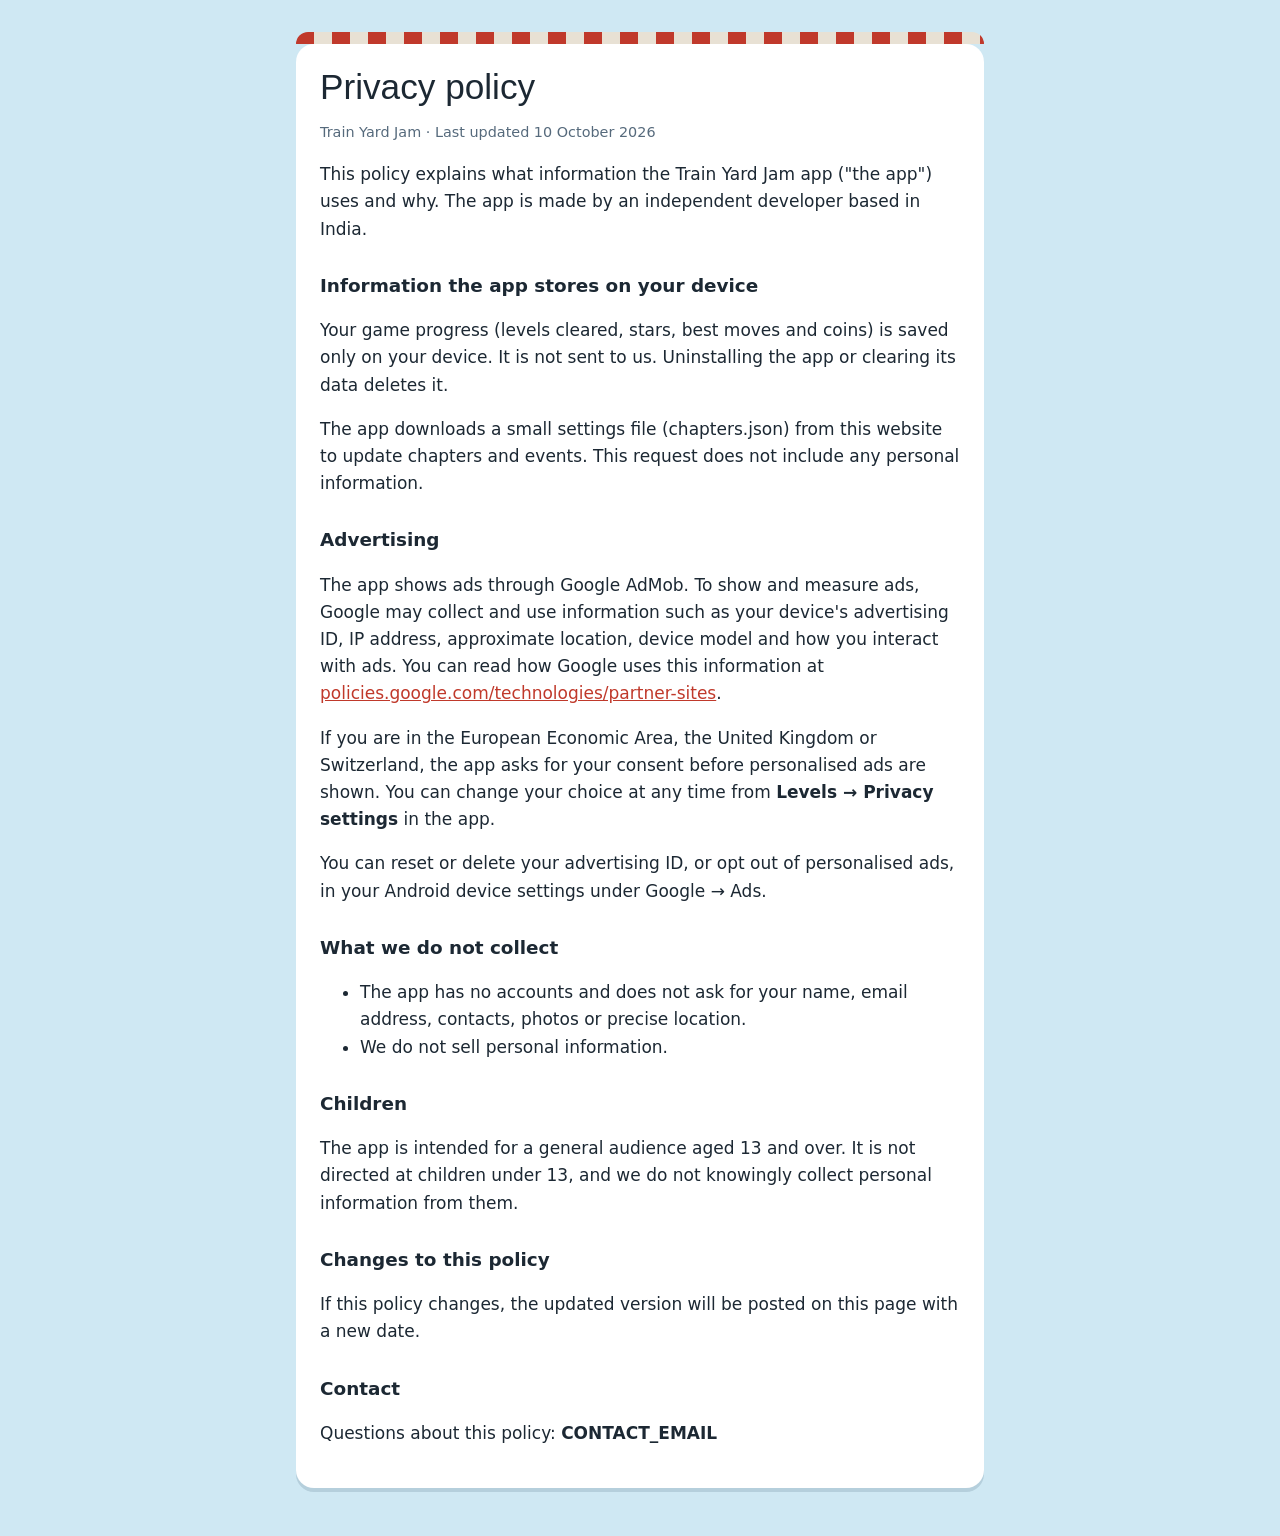
==== train-yard-jam/privacy.html @ eada7595 "Website for Train Yard Jam: chapters, privacy policy, app-ads.txt Co-Authored-By: Claude Opus 5.5 <n" ====
<!doctype html>
<html lang="en">
<head>
<meta charset="utf-8">
<meta name="viewport" content="width=device-width,initial-scale=1">
<title>Train Yard Jam Privacy Policy</title>
<link rel="stylesheet" href="style.css">
</head>
<body>
<main>
  <div class="roof"></div>
  <div class="card">
    <h1>Privacy policy</h1>
    <p class="muted">Train Yard Jam · Last updated 10 October 2026</p>

    <p>This policy explains what information the Train Yard Jam app ("the app") uses and why. The app is made by an independent developer based in India.</p>

    <h2>Information the app stores on your device</h2>
    <p>Your game progress (levels cleared, stars, best moves and coins) is saved only on your device. It is not sent to us. Uninstalling the app or clearing its data deletes it.</p>
    <p>The app downloads a small settings file (chapters.json) from this website to update chapters and events. This request does not include any personal information.</p>

    <h2>Advertising</h2>
    <p>The app shows ads through Google AdMob. To show and measure ads, Google may collect and use information such as your device's advertising ID, IP address, approximate location, device model and how you interact with ads. You can read how Google uses this information at <a href="https://policies.google.com/technologies/partner-sites">policies.google.com/technologies/partner-sites</a>.</p>
    <p>If you are in the European Economic Area, the United Kingdom or Switzerland, the app asks for your consent before personalised ads are shown. You can change your choice at any time from <b>Levels → Privacy settings</b> in the app.</p>
    <p>You can reset or delete your advertising ID, or opt out of personalised ads, in your Android device settings under Google → Ads.</p>

    <h2>What we do not collect</h2>
    <ul>
      <li>The app has no accounts and does not ask for your name, email address, contacts, photos or precise location.</li>
      <li>We do not sell personal information.</li>
    </ul>

    <h2>Children</h2>
    <p>The app is intended for a general audience aged 13 and over. It is not directed at children under 13, and we do not knowingly collect personal information from them.</p>

    <h2>Changes to this policy</h2>
    <p>If this policy changes, the updated version will be posted on this page with a new date.</p>

    <h2>Contact</h2>
    <p>Questions about this policy: <b>CONTACT_EMAIL</b></p>
  </div>
</main>
</body>
</html>
---- train-yard-jam/style.css ----
:root{--sky:#cfe8f3;--ink:#1c2833;--muted:#566a7c;--panel:#fff;--accent:#c0392b}
*{box-sizing:border-box}
body{margin:0;background:var(--sky);color:var(--ink);font:17px/1.6 'Nunito','Segoe UI',system-ui,sans-serif}
main{max-width:720px;margin:0 auto;padding-block:32px 48px;padding-inline:16px}
.card{background:var(--panel);border-radius:18px;padding:24px;box-shadow:0 4px 0 #b5cfdc}
h1{font-family:'Lilita One','Arial Rounded MT Bold',sans-serif;font-weight:400;font-size:2.2rem;line-height:1.1;margin:0 0 8px}
h2{font-size:1.15rem;margin:28px 0 6px}
p,li{max-width:65ch}
a{color:var(--accent)}
.roof{height:12px;border-radius:18px 18px 0 0;background:repeating-linear-gradient(90deg,#c0392b 0 18px,#e8e1d4 18px 36px)}
.muted{color:var(--muted);font-size:.9rem}
header{display:flex;align-items:center;gap:16px;margin-bottom:16px}
header img{width:72px;height:72px;border-radius:18px}
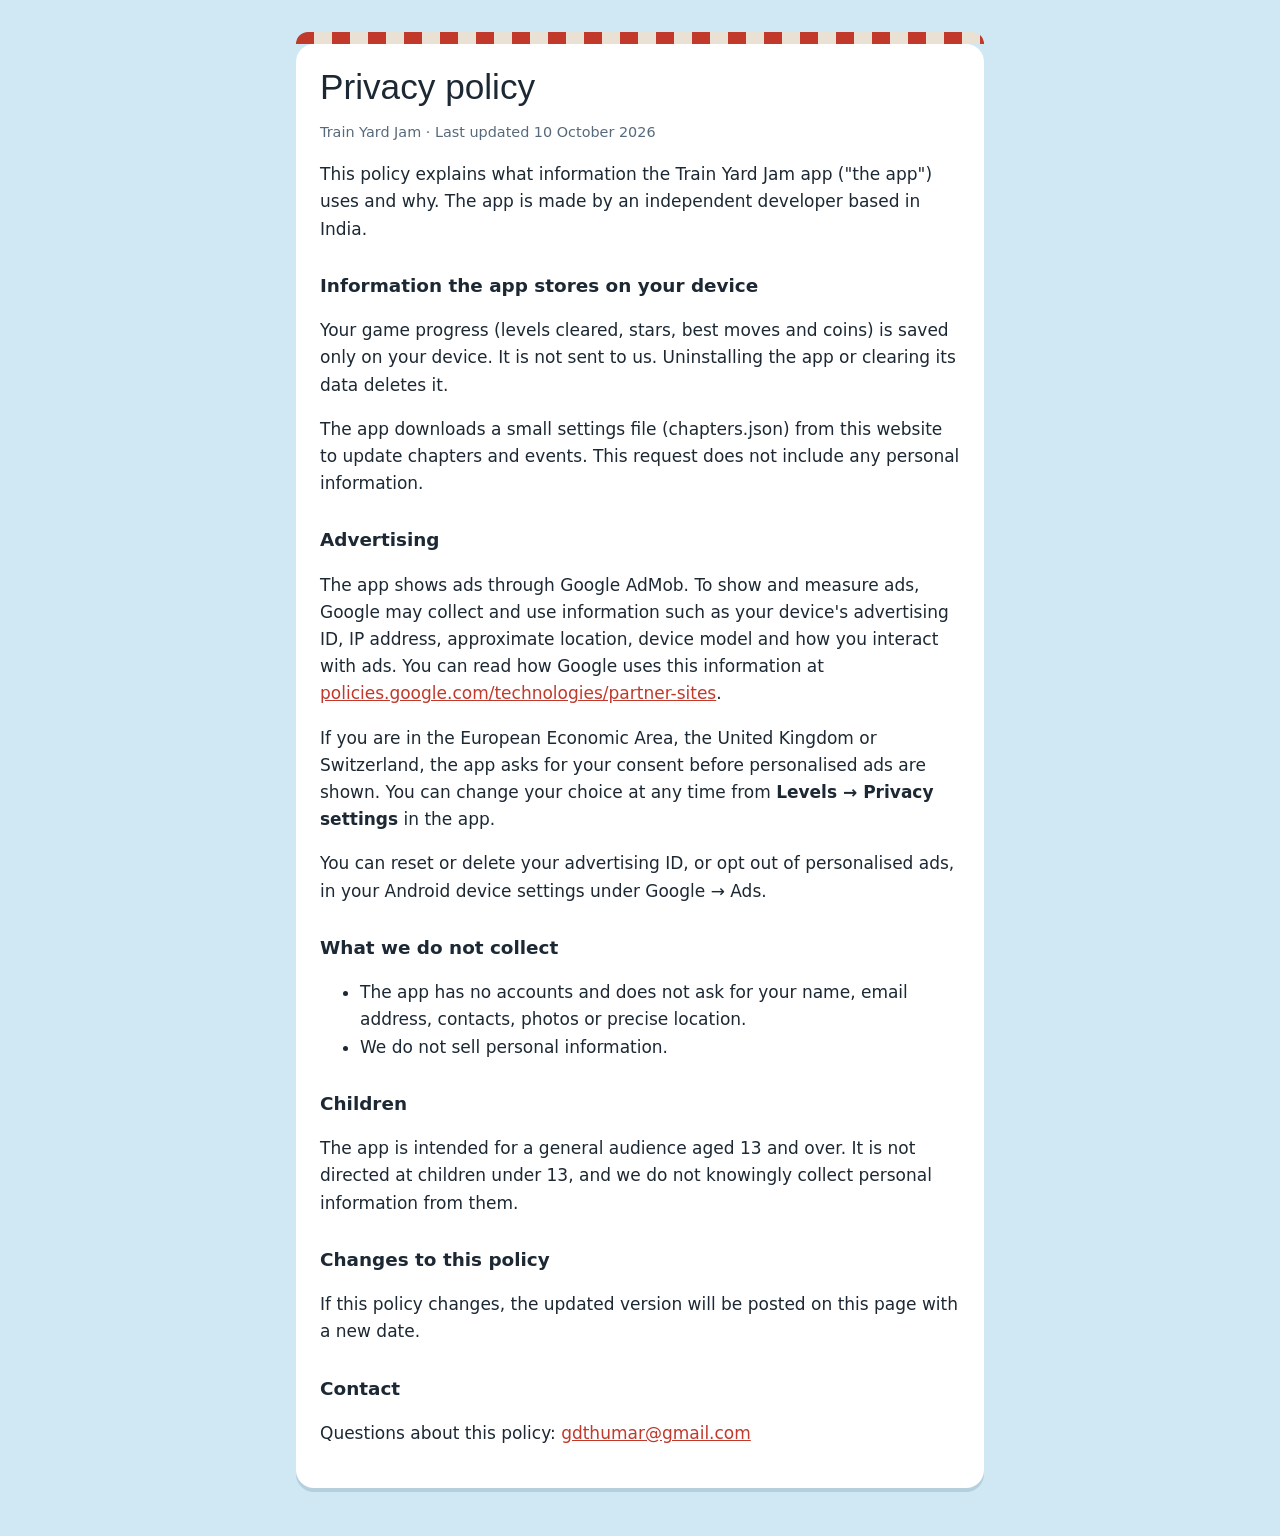
==== commit 100178e5: "Add contact email to the privacy policy Co-Authored-By: Claude Opus 5.5 <noreply@anthropic.com> Clau" ====
--- a/train-yard-jam/privacy.html
+++ b/train-yard-jam/privacy.html
@@ -37,7 +37,7 @@
     <p>If this policy changes, the updated version will be posted on this page with a new date.</p>
 
     <h2>Contact</h2>
-    <p>Questions about this policy: <b>CONTACT_EMAIL</b></p>
+    <p>Questions about this policy: <a href="mailto:gdthumar@gmail.com">gdthumar@gmail.com</a></p>
   </div>
 </main>
 </body>
